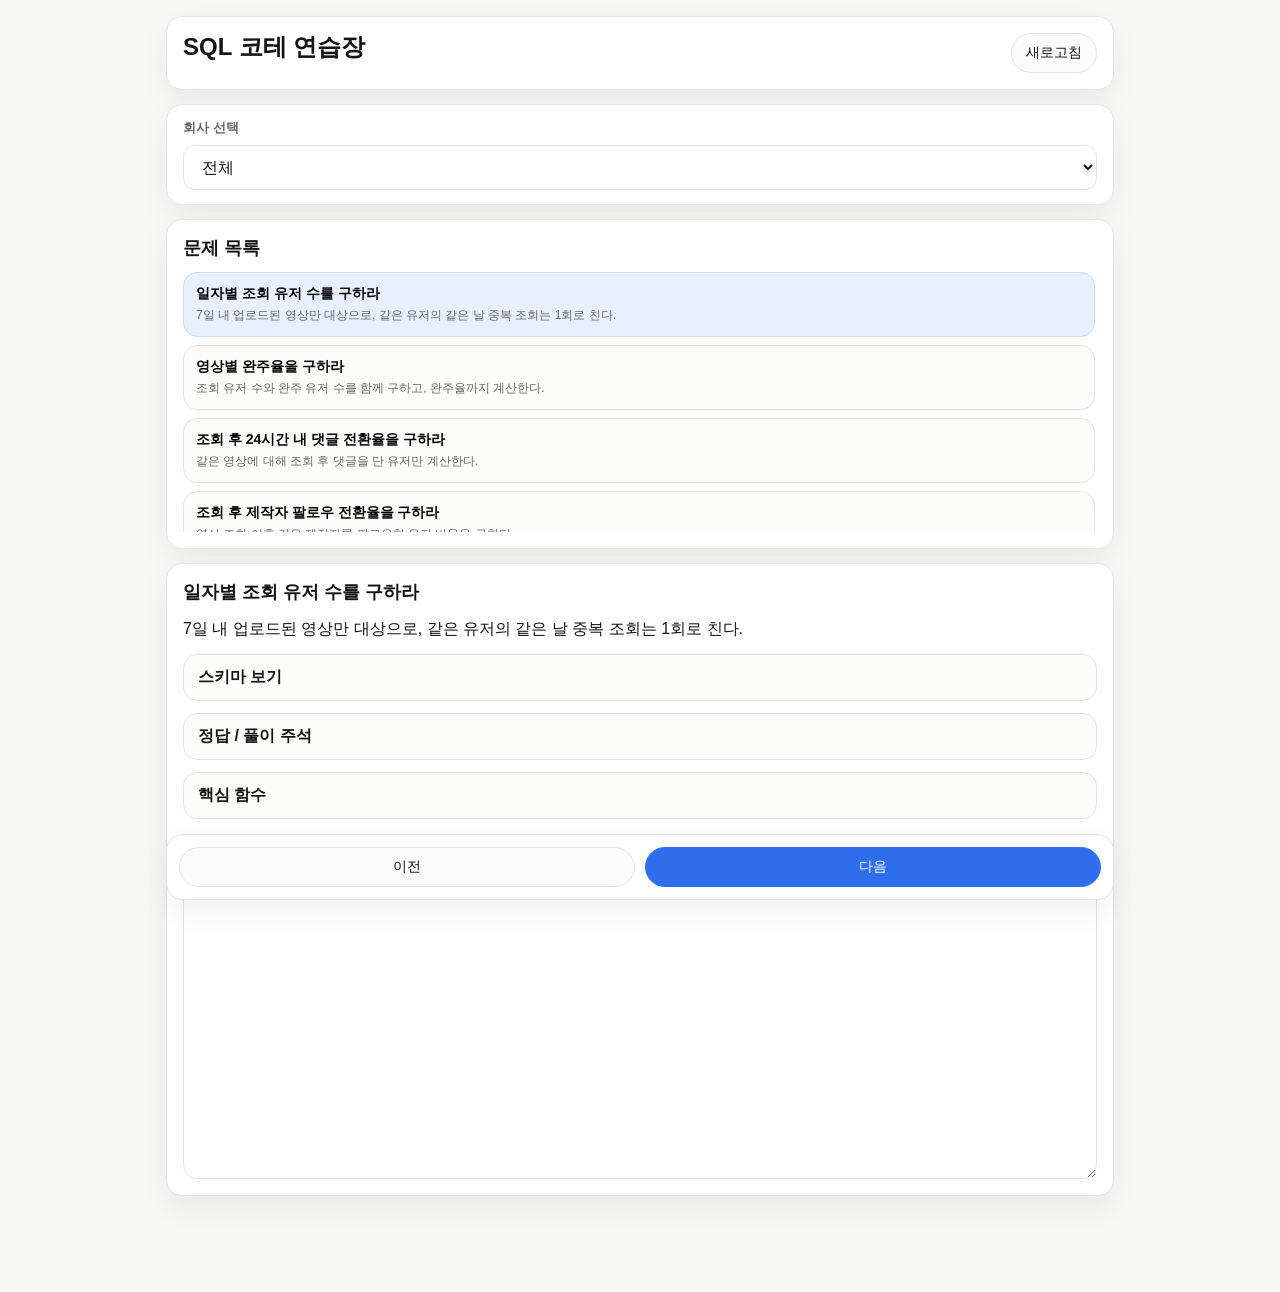
==== sql-practice-app/index.html @ 12e0b5d4 "Add mobile SQL practice app" ====
<!doctype html>
<html lang="ko">
  <head>
    <meta charset="UTF-8" />
    <meta name="viewport" content="width=device-width, initial-scale=1.0, viewport-fit=cover" />
    <title>SQL Practice</title>
    <link rel="stylesheet" href="./styles.css" />
  </head>
  <body>
    <main class="app">
      <header class="topbar">
        <div>
          <h1>SQL 코테 연습장</h1>
        </div>
        <button id="reloadBtn" class="ghost-btn" type="button">새로고침</button>
      </header>

      <section class="picker-card">
        <label for="companySelect">회사 선택</label>
        <select id="companySelect" aria-label="회사 선택">
          <option value="all">전체</option>
          <option value="당근">당근</option>
          <option value="슈퍼센트">슈퍼센트</option>
        </select>
      </section>

      <section class="list-card">
        <div class="section-head">
          <h2>문제 목록</h2>
        </div>
        <div id="questionList" class="question-list"></div>
      </section>

      <section class="detail-card">
        <div class="section-head">
          <h2 id="questionTitle">문제를 선택하세요</h2>
        </div>

        <p id="questionPrompt" class="prompt"></p>

        <div class="detail-layout">
          <div class="detail-main">
            <details class="schema-block">
              <summary>스키마 보기</summary>
              <pre id="schemaText" class="schema-text"></pre>
            </details>

            <details id="answerPanel" class="answer-panel">
              <summary>정답 / 풀이 주석</summary>
              <div class="answer-section">
                <h3>정답 SQL</h3>
                <div id="answerText" class="answer-text"></div>
              </div>
              <div class="answer-section">
                <h3>풀이 주석</h3>
                <p id="explanationText" class="explanation"></p>
              </div>
            </details>

            <details id="functionPanel" class="function-panel">
              <summary>핵심 함수</summary>
              <div class="section-head compact">
                <span id="functionHint">문제에 맞는 함수가 자동으로 정리됩니다.</span>
              </div>
              <div id="functionCards" class="function-cards"></div>
            </details>
          </div>
        </div>

        <div class="input-stack">
          <div class="textarea-block">
            <label for="sqlInput">내 SQL</label>
            <textarea id="sqlInput" spellcheck="false" placeholder="여기에 SQL을 직접 입력하세요."></textarea>
          </div>
        </div>
      </section>

      <nav class="bottom-nav">
        <button id="prevBtn" type="button" class="ghost-btn">이전</button>
        <button id="nextBtn" type="button" class="primary-btn">다음</button>
      </nav>
    </main>

    <script src="./app.js"></script>
  </body>
</html>
---- sql-practice-app/styles.css ----
:root {
  color-scheme: light;
  --bg: #f7f7f5;
  --panel: #ffffff;
  --text: #141414;
  --muted: #666666;
  --line: #e5e5e0;
  --accent: #2f6fed;
  --accent-weak: #e8f0ff;
  --done: #e8f7ee;
  --shadow: 0 12px 30px rgba(20, 20, 20, 0.06);
  --radius: 16px;
}

* {
  box-sizing: border-box;
}

html,
body {
  margin: 0;
  padding: 0;
  font-family: -apple-system, BlinkMacSystemFont, "Segoe UI", Roboto, "Noto Sans KR", sans-serif;
  background: var(--bg);
  color: var(--text);
  -webkit-text-size-adjust: 100%;
  scroll-behavior: smooth;
}

body {
  min-height: 100vh;
  padding-bottom: env(safe-area-inset-bottom);
}

.app {
  width: min(100%, 980px);
  margin: 0 auto;
  padding: 16px;
  padding-top: calc(16px + env(safe-area-inset-top));
  padding-bottom: calc(16px + env(safe-area-inset-bottom));
  display: grid;
  gap: 14px;
}

.topbar,
.stats-card,
.list-card,
.detail-card,
.bottom-nav {
  background: var(--panel);
  border: 1px solid var(--line);
  border-radius: var(--radius);
  box-shadow: var(--shadow);
}

.topbar {
  padding: 16px;
  display: flex;
  justify-content: space-between;
  align-items: flex-start;
  gap: 12px;
}

.topbar h1 {
  margin: 0;
  font-size: 24px;
  line-height: 1.2;
}

.stats-card {
  padding: 12px 16px;
  display: grid;
  grid-template-columns: repeat(3, 1fr);
  gap: 12px;
}

.picker-card {
  background: var(--panel);
  border: 1px solid var(--line);
  border-radius: var(--radius);
  box-shadow: var(--shadow);
  padding: 14px 16px;
  display: grid;
  gap: 8px;
}

.picker-card label {
  font-size: 13px;
  color: var(--muted);
  font-weight: 700;
}

.picker-card select {
  width: 100%;
  border: 1px solid var(--line);
  border-radius: 12px;
  padding: 12px 14px;
  background: #fff;
  color: var(--text);
  font-size: 16px;
}

.picker-card select:focus {
  outline: 2px solid rgba(47, 111, 237, 0.18);
  border-color: var(--accent);
}

.stats-card > div {
  display: flex;
  flex-direction: column;
  gap: 4px;
}

.stat-label {
  font-size: 12px;
  color: var(--muted);
}

.stats-card strong {
  font-size: 18px;
}

.ghost-btn,
.primary-btn,
.secondary-btn {
  border: 1px solid var(--line);
  background: var(--panel);
  color: var(--text);
  border-radius: 999px;
  font-size: 14px;
  padding: 10px 14px;
}

.ghost-btn,
.secondary-btn {
  background: #fafafa;
}

.primary-btn {
  background: var(--accent);
  color: #fff;
  border-color: var(--accent);
}

.list-card,
.detail-card {
  padding: 16px;
}

.section-head {
  display: flex;
  justify-content: space-between;
  align-items: center;
  gap: 12px;
  margin-bottom: 12px;
}

.section-head h2 {
  margin: 0;
  font-size: 18px;
}

.section-head span {
  color: var(--muted);
  font-size: 13px;
}

.question-list {
  display: grid;
  gap: 8px;
  max-height: 260px;
  overflow: auto;
  padding-right: 2px;
}

.input-stack {
  margin-top: 14px;
  display: grid;
  gap: 14px;
}

.question-item {
  width: 100%;
  text-align: left;
  border: 1px solid var(--line);
  background: #fcfcfb;
  border-radius: 14px;
  padding: 12px;
  display: grid;
  gap: 4px;
}

.question-item.active {
  background: var(--accent-weak);
  border-color: #c8d9ff;
}

.question-item.done {
  background: var(--done);
}

.question-item .q-title {
  font-weight: 700;
  font-size: 14px;
}

.question-item .q-sub {
  color: var(--muted);
  font-size: 12px;
}

.prompt {
  margin: 0 0 12px;
  color: var(--text);
  line-height: 1.6;
  white-space: pre-wrap;
}

.detail-layout {
  display: block;
}

.detail-main {
  min-width: 0;
}

.schema-block,
.answer-panel {
  margin-top: 12px;
  border: 1px solid var(--line);
  border-radius: 14px;
  background: #fcfcfb;
  overflow: hidden;
  width: 100%;
  min-width: 0;
}

.function-panel {
  margin-top: 12px;
  padding: 0;
  border: 1px solid var(--line);
  border-radius: 14px;
  background: #fcfcfb;
  overflow: hidden;
}

.function-panel > summary {
  list-style: none;
  cursor: pointer;
  padding: 12px 14px;
  font-weight: 700;
}

.function-panel > summary::-webkit-details-marker {
  display: none;
}

.function-panel .section-head.compact {
  padding: 0 14px 10px;
}

.function-panel .function-cards {
  padding: 0 14px 14px;
}

.section-head.compact {
  margin-bottom: 10px;
}

.section-head.compact h3 {
  margin: 0;
  font-size: 15px;
}

.section-head.compact span {
  font-size: 12px;
}

.function-cards {
  display: grid;
  gap: 10px;
}

.function-empty {
  padding: 12px;
  border: 1px dashed #d9e1d1;
  border-radius: 12px;
  color: var(--muted);
  background: #f8fbf6;
  font-size: 13px;
}

.function-card {
  border: 1px solid #dfe9d8;
  border-radius: 12px;
  background: #f8fcf4;
  padding: 12px;
  display: grid;
  gap: 6px;
}

.function-name {
  margin: 0;
  font-size: 14px;
  font-weight: 700;
  color: #2f5f2a;
}

.function-signature {
  font-family: "SFMono-Regular", Consolas, "Liberation Mono", Menlo, monospace;
  font-size: 12px;
  color: #3b3b3b;
  white-space: pre-wrap;
  overflow-wrap: anywhere;
}

.function-use,
.function-tip {
  margin: 0;
  font-size: 12px;
  line-height: 1.5;
  color: #4f644a;
}

.function-tip {
  color: #6b8f63;
}

.schema-block summary,
.answer-panel summary {
  list-style: none;
  cursor: pointer;
  padding: 12px 14px;
  font-weight: 700;
}

.schema-block summary::-webkit-details-marker,
.answer-panel summary::-webkit-details-marker {
  display: none;
}

.schema-text,
.answer-text {
  margin: 0;
  padding: 12px 14px 14px;
  background: transparent;
  overflow-wrap: anywhere;
  font-family: "SFMono-Regular", Consolas, "Liberation Mono", Menlo, monospace;
  font-size: 12.5px;
  line-height: 1.55;
}

.schema-text {
  display: block;
  width: 100%;
  max-width: 100%;
  min-width: 0;
  white-space: pre;
  overflow-x: auto;
  -webkit-overflow-scrolling: touch;
  overscroll-behavior-x: contain;
}

.answer-text {
  display: grid;
  gap: 6px;
  padding: 10px 12px 12px;
  background: #fcfcfb;
  border: 1px solid var(--line);
  border-radius: 12px;
}

.sql-row {
  display: grid;
  grid-template-columns: 34px minmax(0, 1fr) minmax(200px, 0.85fr);
  gap: 10px;
  align-items: start;
  padding: 4px 0;
}

.sql-line-no {
  color: #8b9a85;
  font-size: 12px;
  text-align: right;
  padding-top: 2px;
}

.sql-code {
  display: block;
  white-space: pre-wrap;
  color: #1f2937;
  word-break: break-word;
}

.sql-note {
  color: #6b8f63;
  font-size: 12px;
  line-height: 1.5;
  padding-left: 10px;
  border-left: 2px solid #d9ead3;
}

.sql-row.no-note {
  grid-template-columns: 34px minmax(0, 1fr);
}

.sql-row.no-note .sql-code {
  align-self: center;
}

.empty-answer {
  margin: 0;
  color: var(--muted);
}

@media (max-width: 640px) {
  .sql-row {
    grid-template-columns: 26px minmax(0, 1fr);
  }

  .sql-note {
    grid-column: 1 / -1;
    margin-left: 26px;
  }

  .sql-row.no-note {
    grid-template-columns: 26px minmax(0, 1fr);
  }
}

.textarea-block {
  display: grid;
  gap: 8px;
}

.textarea-block label {
  font-size: 13px;
  color: var(--muted);
  font-weight: 700;
}

.textarea-block textarea {
  width: 100%;
  min-height: 320px;
  resize: vertical;
  border: 1px solid var(--line);
  border-radius: 14px;
  padding: 14px;
  background: #fff;
  color: var(--text);
  font-family: "SFMono-Regular", Consolas, "Liberation Mono", Menlo, monospace;
  font-size: 16px;
  line-height: 1.55;
}

.textarea-block textarea:focus {
  outline: 2px solid rgba(47, 111, 237, 0.18);
  border-color: var(--accent);
}

.button-row {
  display: grid;
  grid-template-columns: repeat(3, minmax(0, 1fr));
  gap: 8px;
  margin-top: 14px;
}

.bottom-nav {
  position: sticky;
  bottom: 0;
  padding: 12px;
  display: grid;
  grid-template-columns: repeat(2, minmax(0, 1fr));
  gap: 10px;
}

.explanation {
  margin: 0;
  padding: 0 14px 14px;
  line-height: 1.6;
  color: #2b2b2b;
  white-space: pre-wrap;
}

.answer-section h3 {
  margin: 0;
  padding: 12px 14px 0;
  font-size: 14px;
}

@media (max-width: 640px) {
  .app {
    padding: 12px;
  }

  .detail-card {
    padding-bottom: 190px;
  }

  .topbar h1 {
    font-size: 20px;
  }

  .stats-card {
    grid-template-columns: 1fr;
  }

  .button-row {
    grid-template-columns: 1fr;
  }

  .schema-block summary,
  .answer-panel summary,
  .function-panel > summary {
    padding: 14px 12px;
    font-size: 14px;
  }

  .schema-text {
    padding: 10px 12px 12px;
    font-size: 12px;
    line-height: 1.45;
  }

  .schema-text {
    white-space: pre-wrap;
    overflow-x: hidden;
    word-break: break-word;
    overflow-wrap: anywhere;
  }

  .textarea-block textarea {
    font-size: 16px;
  }

  .picker-card select {
    font-size: 16px;
  }

  .schema-block,
  .answer-panel,
  .function-panel {
    border-radius: 12px;
  }

  .input-stack {
    position: sticky;
    bottom: calc(62px + env(safe-area-inset-bottom));
    z-index: 4;
    margin-top: 16px;
    padding: 10px 0 0;
    background: linear-gradient(to top, #f7f7f5 72%, rgba(247, 247, 245, 0));
    backdrop-filter: blur(8px);
  }

  .bottom-nav {
    grid-template-columns: 1fr 1fr;
  }

  .textarea-block textarea {
    min-height: 260px;
  }
}
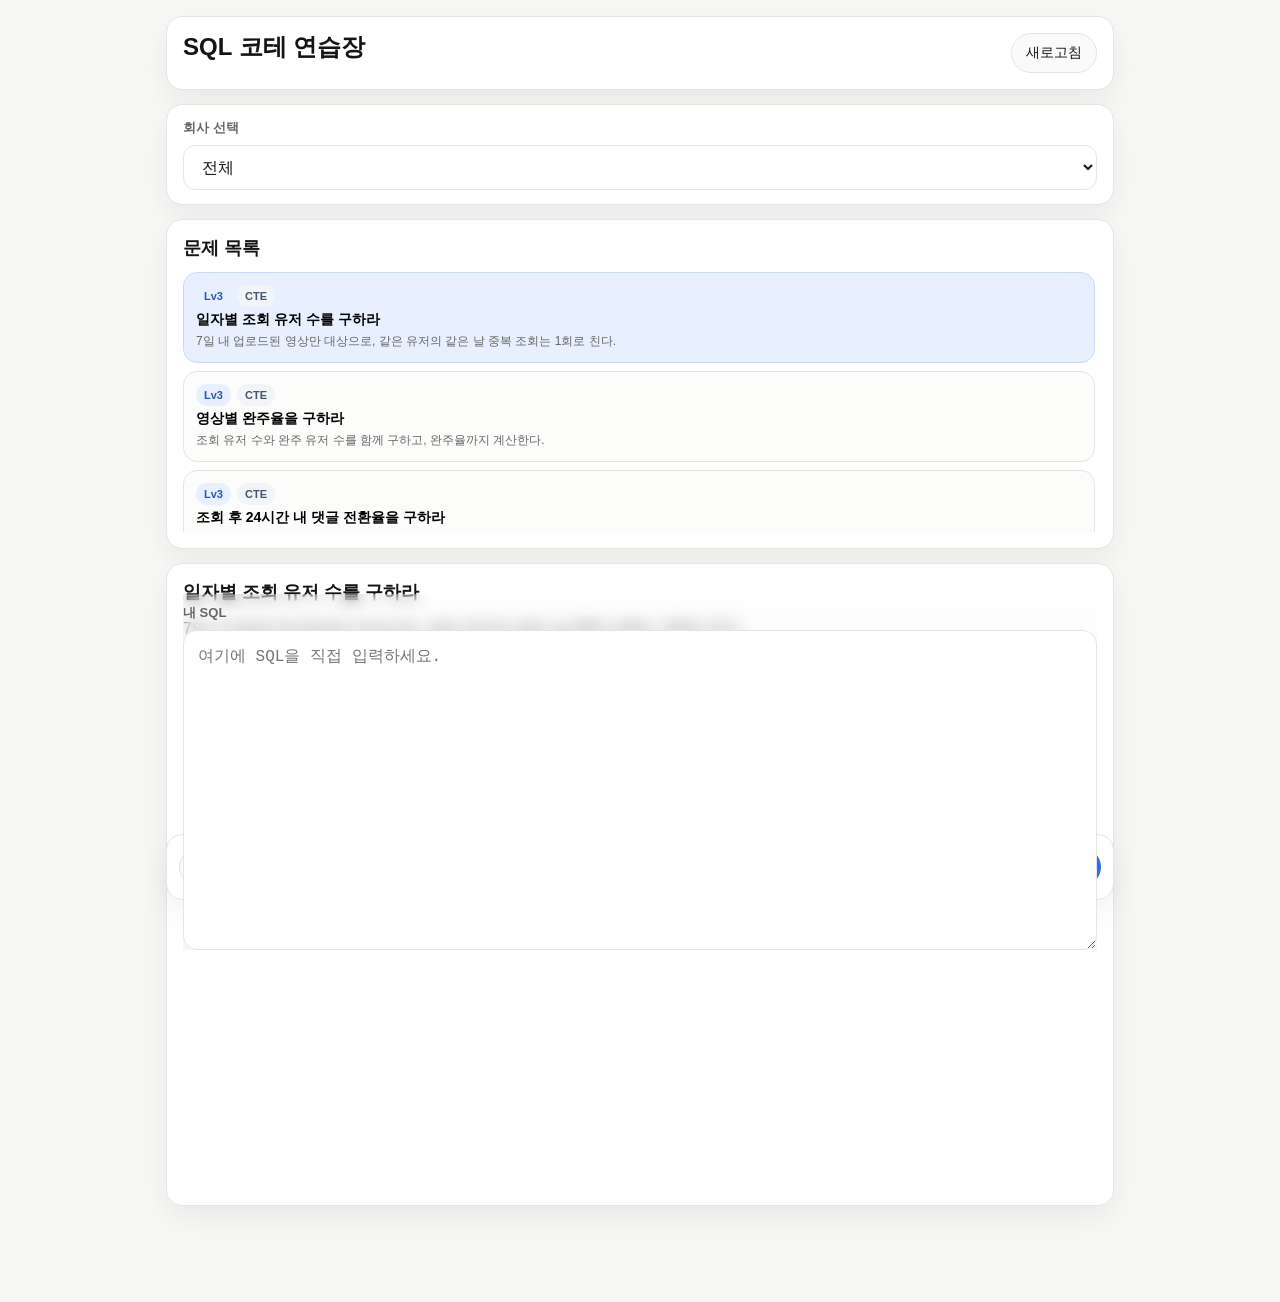
==== commit ec9b29d8: "Add beginner set and difficulty badges" ====
--- a/sql-practice-app/index.html
+++ b/sql-practice-app/index.html
@@ -21,6 +21,8 @@
           <option value="all">전체</option>
           <option value="당근">당근</option>
           <option value="슈퍼센트">슈퍼센트</option>
+          <option value="초보-중간">초보-중간</option>
+          <option value="초보">초보</option>
         </select>
       </section>
 
--- a/sql-practice-app/styles.css
+++ b/sql-practice-app/styles.css
@@ -177,6 +177,12 @@
   margin-top: 14px;
   display: grid;
   gap: 14px;
+  position: sticky;
+  bottom: calc(62px + env(safe-area-inset-bottom));
+  z-index: 4;
+  padding: 10px 0 0;
+  background: linear-gradient(to top, #f7f7f5 72%, rgba(247, 247, 245, 0));
+  backdrop-filter: blur(8px);
 }
 
 .question-item {
@@ -188,6 +194,35 @@
   padding: 12px;
   display: grid;
   gap: 4px;
+}
+
+.q-meta {
+  display: flex;
+  gap: 6px;
+  align-items: center;
+  flex-wrap: wrap;
+}
+
+.q-badge,
+.q-topic {
+  display: inline-flex;
+  align-items: center;
+  min-height: 22px;
+  padding: 0 8px;
+  border-radius: 999px;
+  font-size: 11px;
+  font-weight: 700;
+  line-height: 1;
+}
+
+.q-badge {
+  background: #e8f0ff;
+  color: #2756bb;
+}
+
+.q-topic {
+  background: #f1f5f9;
+  color: #475569;
 }
 
 .question-item.active {
@@ -543,16 +578,6 @@
     border-radius: 12px;
   }
 
-  .input-stack {
-    position: sticky;
-    bottom: calc(62px + env(safe-area-inset-bottom));
-    z-index: 4;
-    margin-top: 16px;
-    padding: 10px 0 0;
-    background: linear-gradient(to top, #f7f7f5 72%, rgba(247, 247, 245, 0));
-    backdrop-filter: blur(8px);
-  }
-
   .bottom-nav {
     grid-template-columns: 1fr 1fr;
   }
